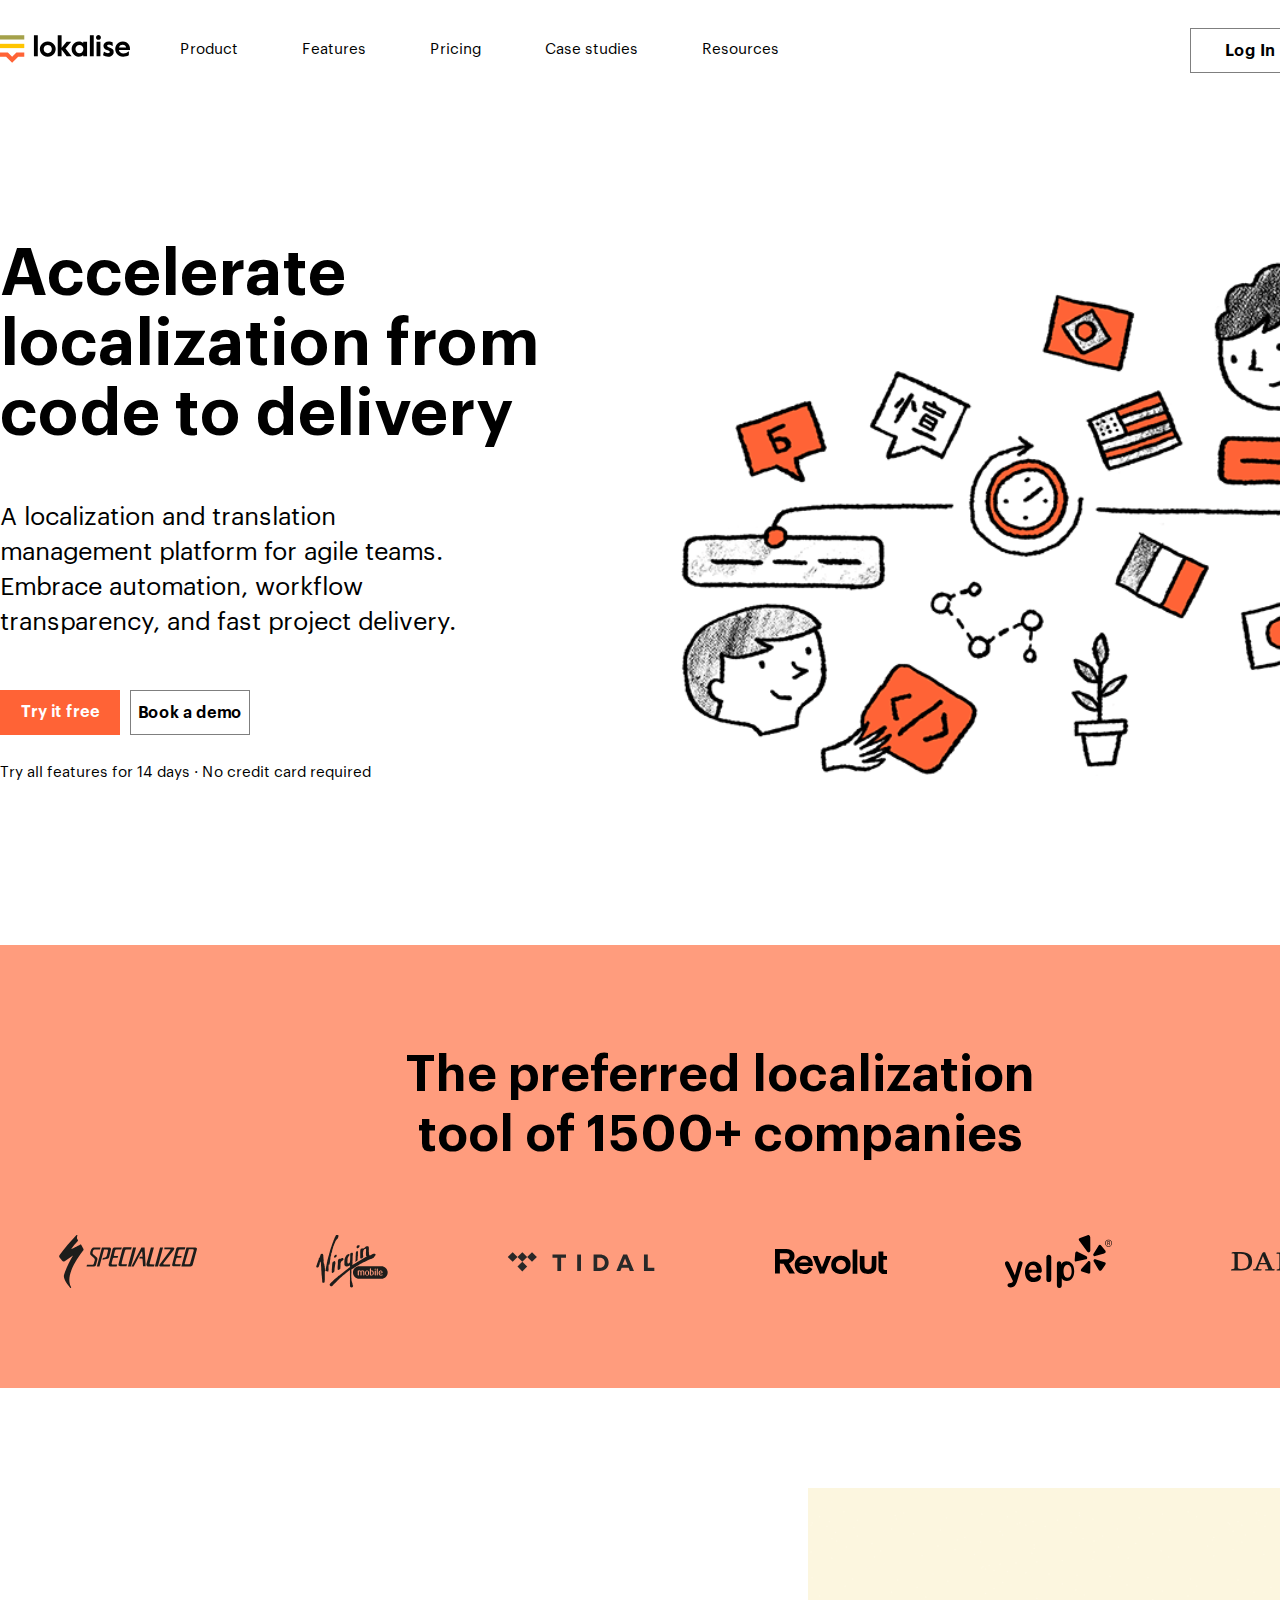
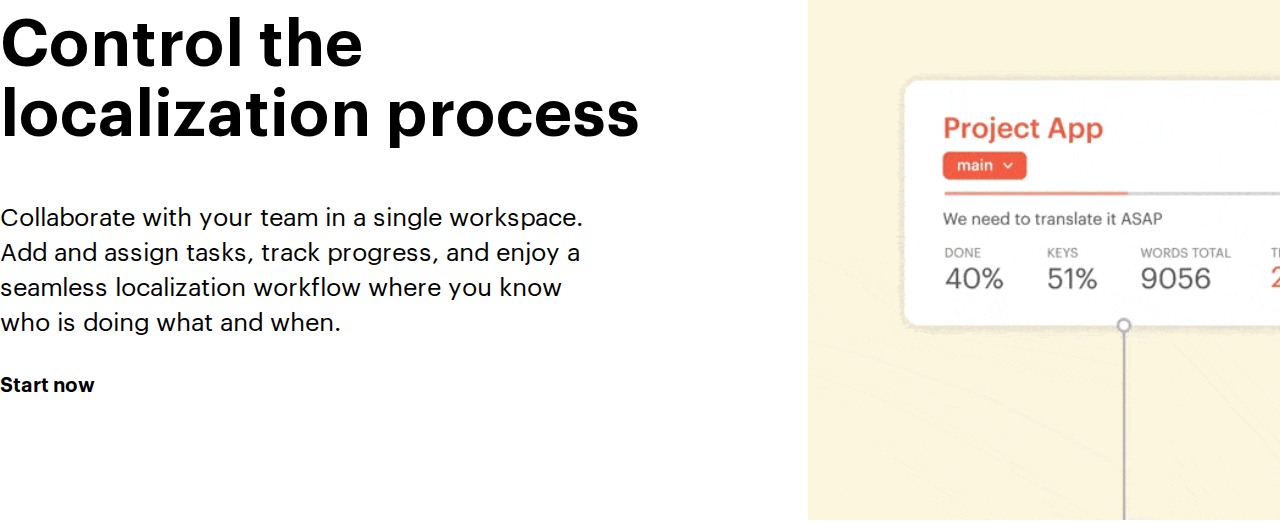
==== homework2/base/lokalise.html @ 134fed6d "Site version1" ====
<!DOCTYPE html>
<html lang="en">
  <head>
    <meta charset="UTF-8" />
    <meta http-equiv="X-UA-Compatible" content="IE=edge" />
    <meta name="viewport" content="width=device-width, initial-scale=1.0" />
    <link rel="stylesheet" href="reset.css" />
    <link rel="stylesheet" href="../fonts/stylesheet.css" />
    <link rel="stylesheet" href="../style/style.css" />
    <title>Lokalise</title>
  </head>
  <body>
    <header>
      <div class="container d-flex">
        <div class="logo">
          <img src="../img/logo.svg" alt="Lokalise logo" />
        </div>
        <nav>
          <a href="#">Product</a>
          <a href="#">Features</a>
          <a href="#">Pricing</a>
          <a href="#">Case studies</a>
          <a href="#">Resources</a>
        </nav>
        <div class="btn-box">
          <div class="login">
            <a href="#">Log In</a>
          </div>
          <div class="tryit">
            <a href="#">Try it free</a>
          </div>
        </div>
      </div>
    </header>
    <main>
      <div class="container d-flex1">
        <div class="info-box">
          <h1 class="info-title">
            Accelerate localization from code to delivery
          </h1>
          <p class="info-text">
            A localization and translation management platform for agile teams.
            Embrace automation, workflow transparency, and fast project
            delivery.
          </p>
          <div class="btn-box-one">
            <div class="tryit">
              <a href="#">Try it free</a>
            </div>
            <div class="book">
              <a href="#">Book a demo</a>
            </div>
          </div>
          <div class="additional-text">
            Try all features for 14 days · No credit card required
          </div>
        </div>
        <div class="image">
          <img src="../img/image1.svg" alt="Funny image" />
        </div>
      </div>
      <div class="orange">
        <div class="container">
          <div class="title-box">
            The preferred localization tool of 1500+ companies
          </div>
          <div class="images">
            <img src="../img/brand/specialized.svg" alt="Specialized logo" />
            <img src="../img/brand/virgin.svg" alt="Virgin logo" />
            <img src="../img/brand/tidal.svg" alt="Tidal logo" />
            <img src="../img/brand/Revolut.svg" alt="Revolut logo" />
            <img src="../img/brand/yelp.svg" alt="Yelp logo" />
            <img src="../img/brand/daimler.svg" alt="Daimler logo" />
          </div>
        </div>
      </div>
      <div class="container d-flex1">
        <div class="info-box size-fix">
          <h1 class="info-title">Control the localization process</h1>
          <p class="info-text size-fix1">
            Collaborate with your team in a single workspace. Add and assign
            tasks, track progress, and enjoy a seamless localization workflow
            where you know who is doing what and when.
          </p>
          <a href="#">Start now</a>
        </div>
        <div class="image">
          <img src="../img/footage/project.svg" alt="Project footage" />
        </div>
      </div>
    </main>
  </body>
</html>
---- homework2/fonts/stylesheet.css ----
@font-face {
    font-family: 'Graphik LCG';
    src: url('GraphikLCG-Regular.woff2') format('woff2'),
        url('GraphikLCG-Regular.woff') format('woff');
    font-weight: normal;
    font-style: normal;
    font-display: swap;
}

@font-face {
    font-family: 'Graphik LCG';
    src: url('GraphikLCG-Semibold.woff2') format('woff2'),
        url('GraphikLCG-Semibold.woff') format('woff');
    font-weight: 600;
    font-style: normal;
    font-display: swap;
}
---- homework2/style/style.css ----
/* Common settings */
.container {
  max-width: 1440px;
  min-width: 1440px;
  margin: 0 auto;
}
/* Header */
header {
  margin-bottom: 140px;
}
.d-flex {
  display: flex;
  justify-content: space-between;
  align-items: center;
  height: 100px;
}

nav a {
  text-decoration: none;
  color: #000000;
  font-family: "Graphik LCG";
  font-style: normal;
  font-weight: 400;
  font-size: 15px;
  line-height: 20px;
}

nav {
  flex-grow: 1;
  margin-left: 50px;
}

nav a {
  margin-right: 60px;
}

nav a:hover {
  color: #535353;
}

.btn-box {
  display: flex; /* I was trying inline-block at first, but blocks were not placing correctly */
  justify-content: center;
}

.login {
  border: 1px solid rgba(0, 0, 0, 0.5);
  width: 120px;
  height: 45px;
  text-align: center;
  box-sizing: border-box;
  font-family: "Graphik LCG";
  font-style: normal;
  font-weight: 600;
  font-size: 16px;
  line-height: 45px;
  margin-right: 10px;
}

.login a {
  text-decoration: none;
  color: #000000;
  display: block;
  width: 100%;
  height: 100%;
}

.login a:hover {
  background-color: #d6d6d6;
}

.tryit {
  background: #ff6336;
  width: 120px;
  height: 45px;
  text-align: center;
  box-sizing: border-box;
  font-family: "Graphik LCG";
  font-style: normal;
  font-weight: 600;
  font-size: 16px;
  line-height: 45px;
  /* display: inline-block; */
}

.tryit a {
  text-decoration: none;
  color: #ffffff;
  display: block;
  width: 100%;
  height: 100%;
}

.tryit a:hover {
  background-color: #df6c4d;
}

/* Main */
.d-flex1 {
  display: flex;
  justify-content: space-between;
  align-items: center;
}

.info-title {
  font-family: "Graphik LCG";
  font-style: normal;
  font-weight: 600;
  font-size: 65px;
  line-height: 70px;
  margin-bottom: 50px;
}

.info-text {
  font-family: "Graphik LCG";
  font-style: normal;
  font-weight: 400;
  font-size: 25px;
  line-height: 35px;
  padding-right: 200px;
}

.info-box > .btn-box-one {
  margin-top: 50px;
  display: flex;
  justify-content: flex-start;
}

.book {
  border: 1px solid rgba(0, 0, 0, 0.5);
  width: 120px;
  height: 45px;
  text-align: center;
  box-sizing: border-box;
  font-family: "Graphik LCG";
  font-style: normal;
  font-weight: 600;
  font-size: 16px;
  line-height: 45px;
  margin-left: 10px;
}

.book a {
  text-decoration: none;
  color: #000000;
  display: block;
  width: 100%;
  height: 100%;
}

.book a:hover {
  background-color: #d6d6d6;
}

.additional-text {
  font-family: "Graphik LCG";
  font-style: normal;
  font-weight: 400;
  font-size: 15px;
  line-height: 25px;
  margin-top: 25px;
}

.orange {
  background-color: #ff9c7d;
  min-width: 100%;
  margin-top: 160px;
  padding-top: 100px;
  padding-bottom: 100px;
  margin-bottom: 100px;
}

.title-box {
  font-family: "Graphik LCG";
  font-style: normal;
  font-weight: 600;
  font-size: 50px;
  line-height: 60px;
  text-align: center;
  width: 720px;
  margin: 0 auto 70px;
}

.size-fix {
  padding-right: 61px;
}

.size-fix1 {
  padding-right: 130px;
  margin-bottom: 30px;
}

.size-fix > a {
  text-decoration: none;
  color: #000000;
  font-family: "Graphik LCG";
  font-style: normal;
  font-weight: 600;
  font-size: 20px;
  line-height: 30px;
}

.size-fix > a:hover {
  color: #535353;
}

.images {
  display: flex;
  justify-content: space-around;
}
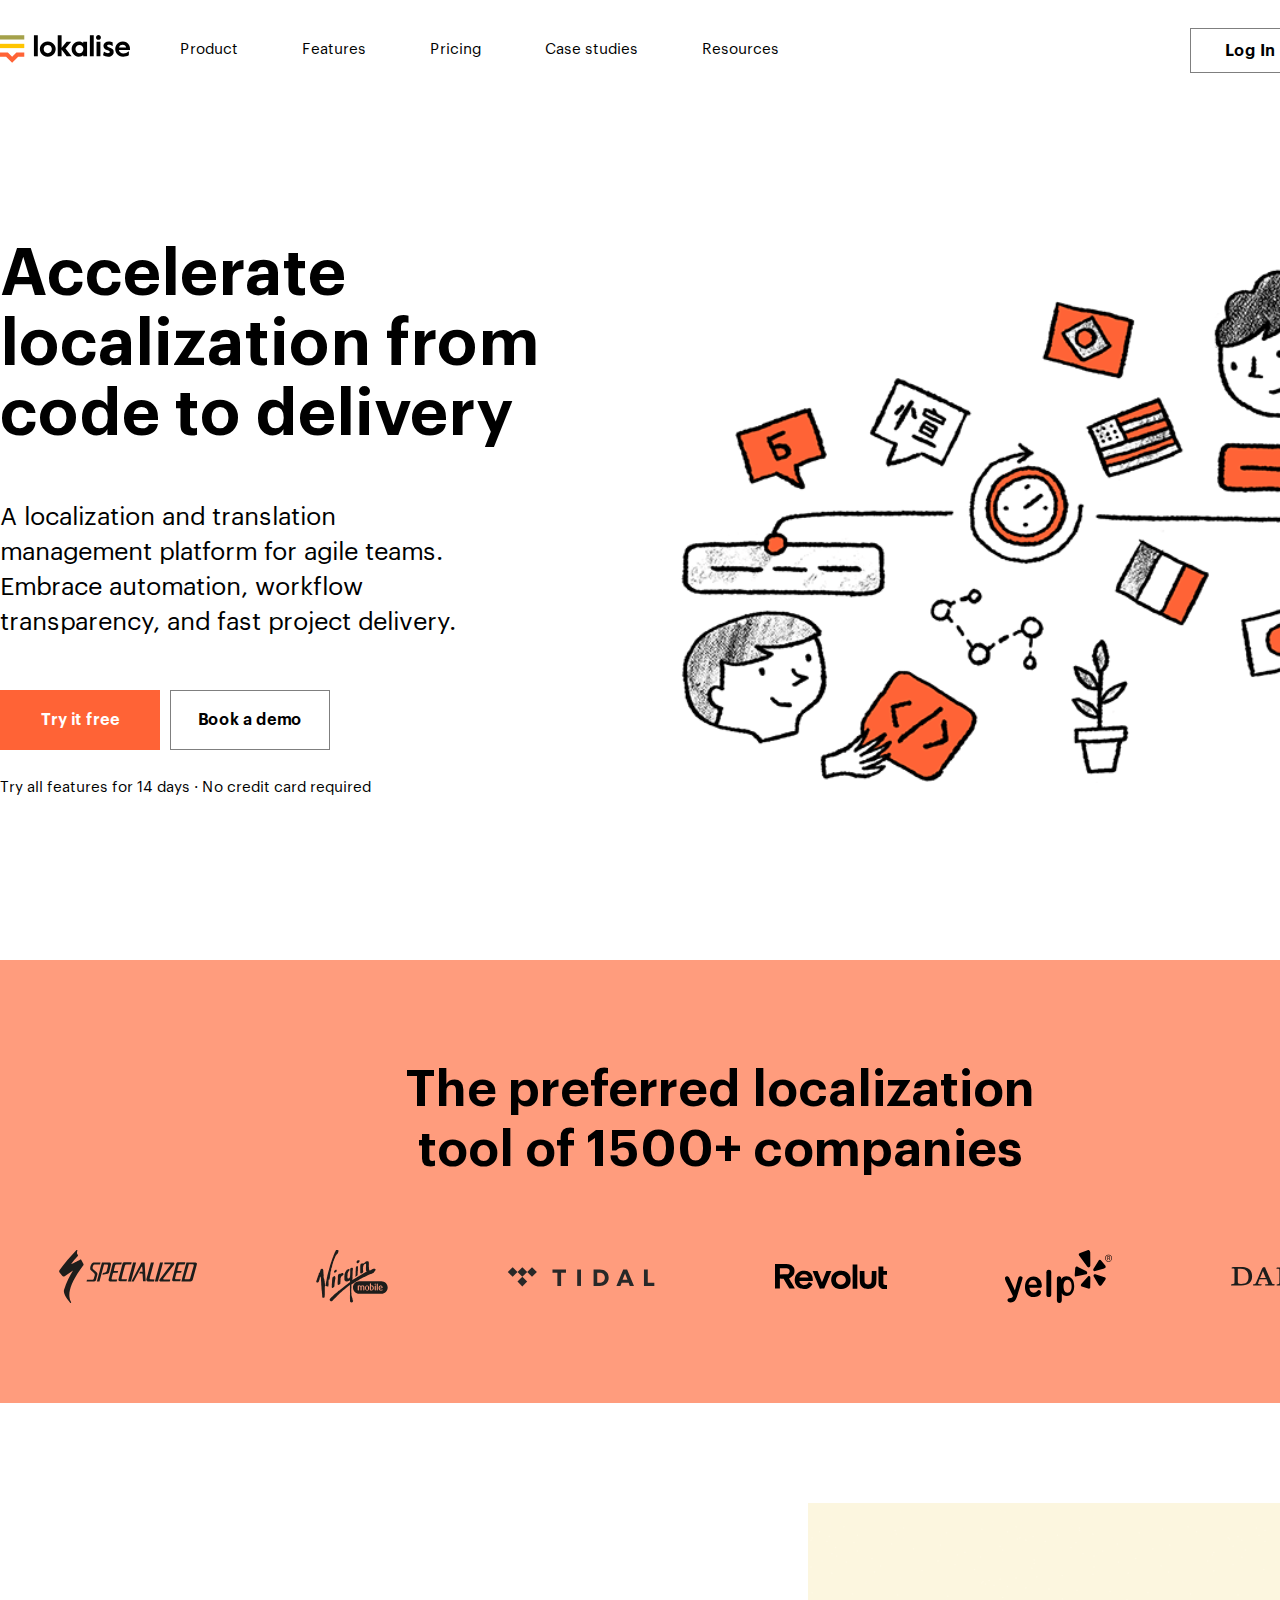
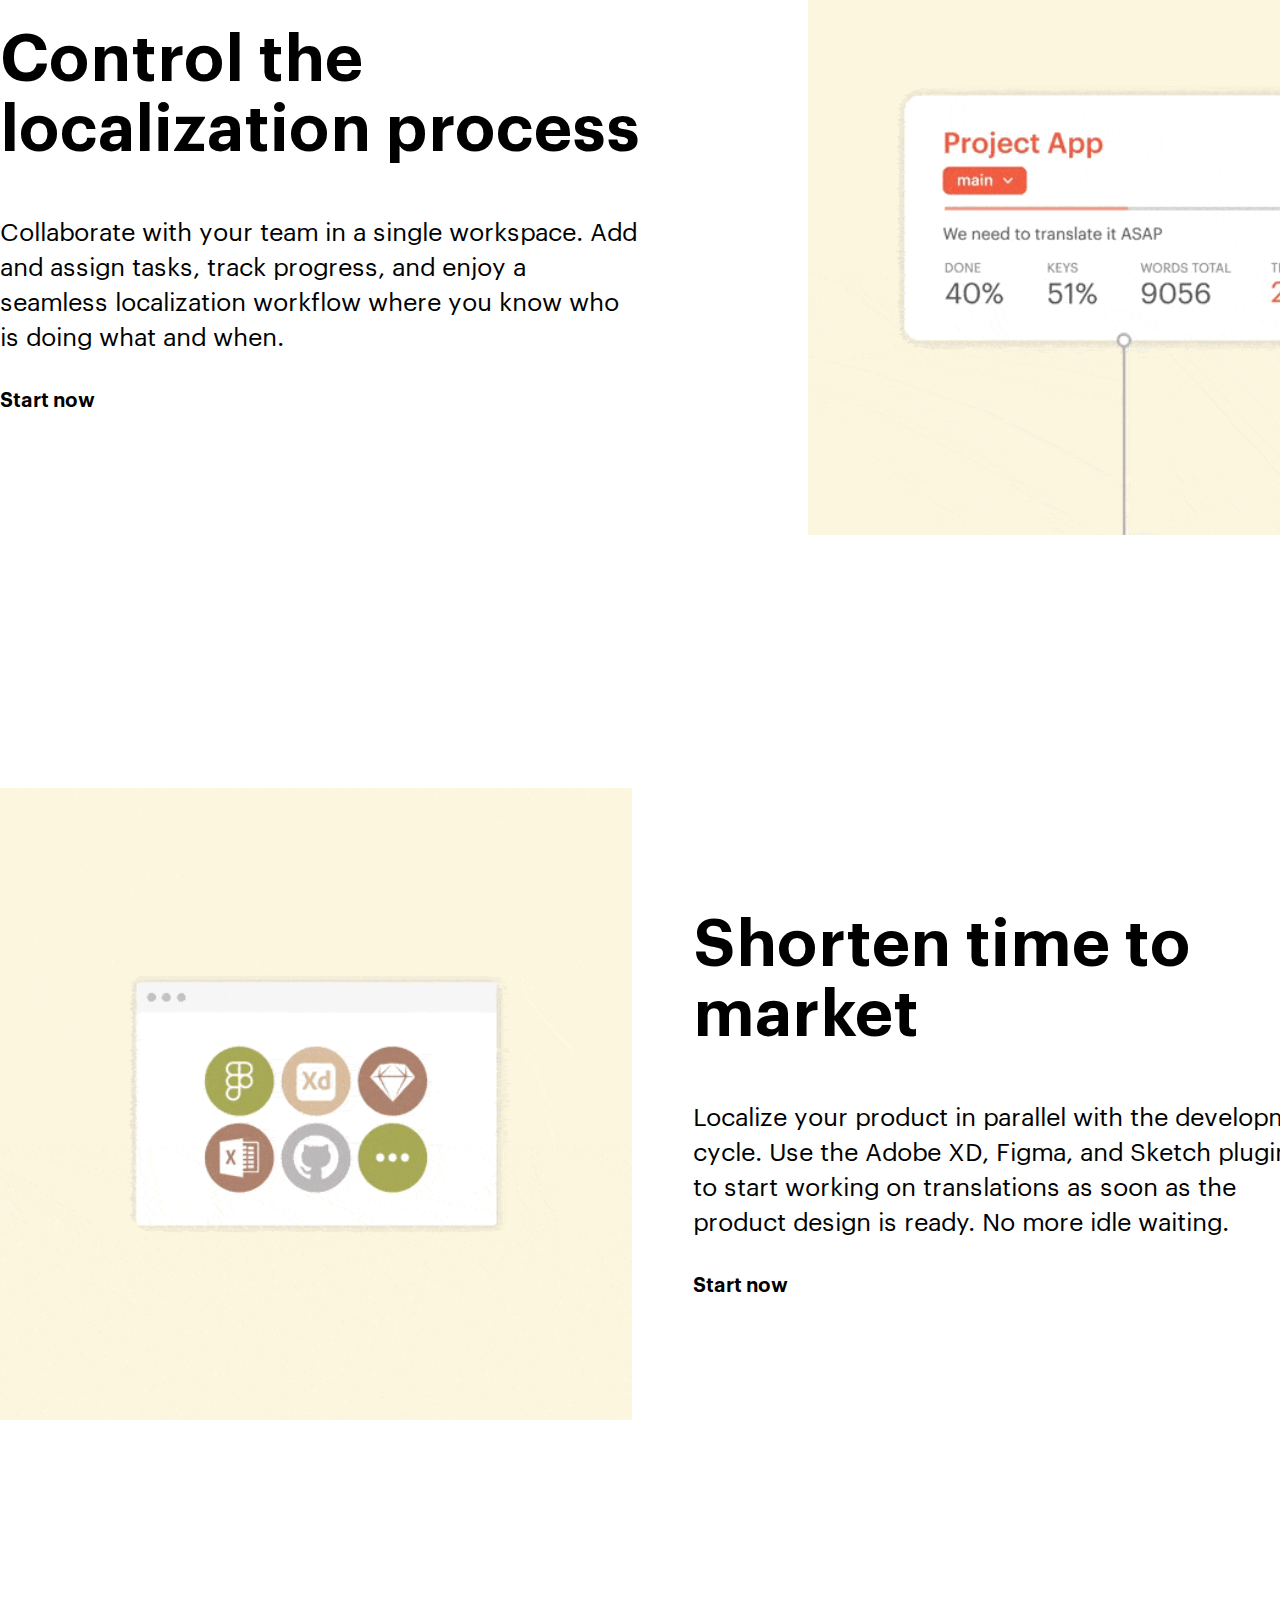
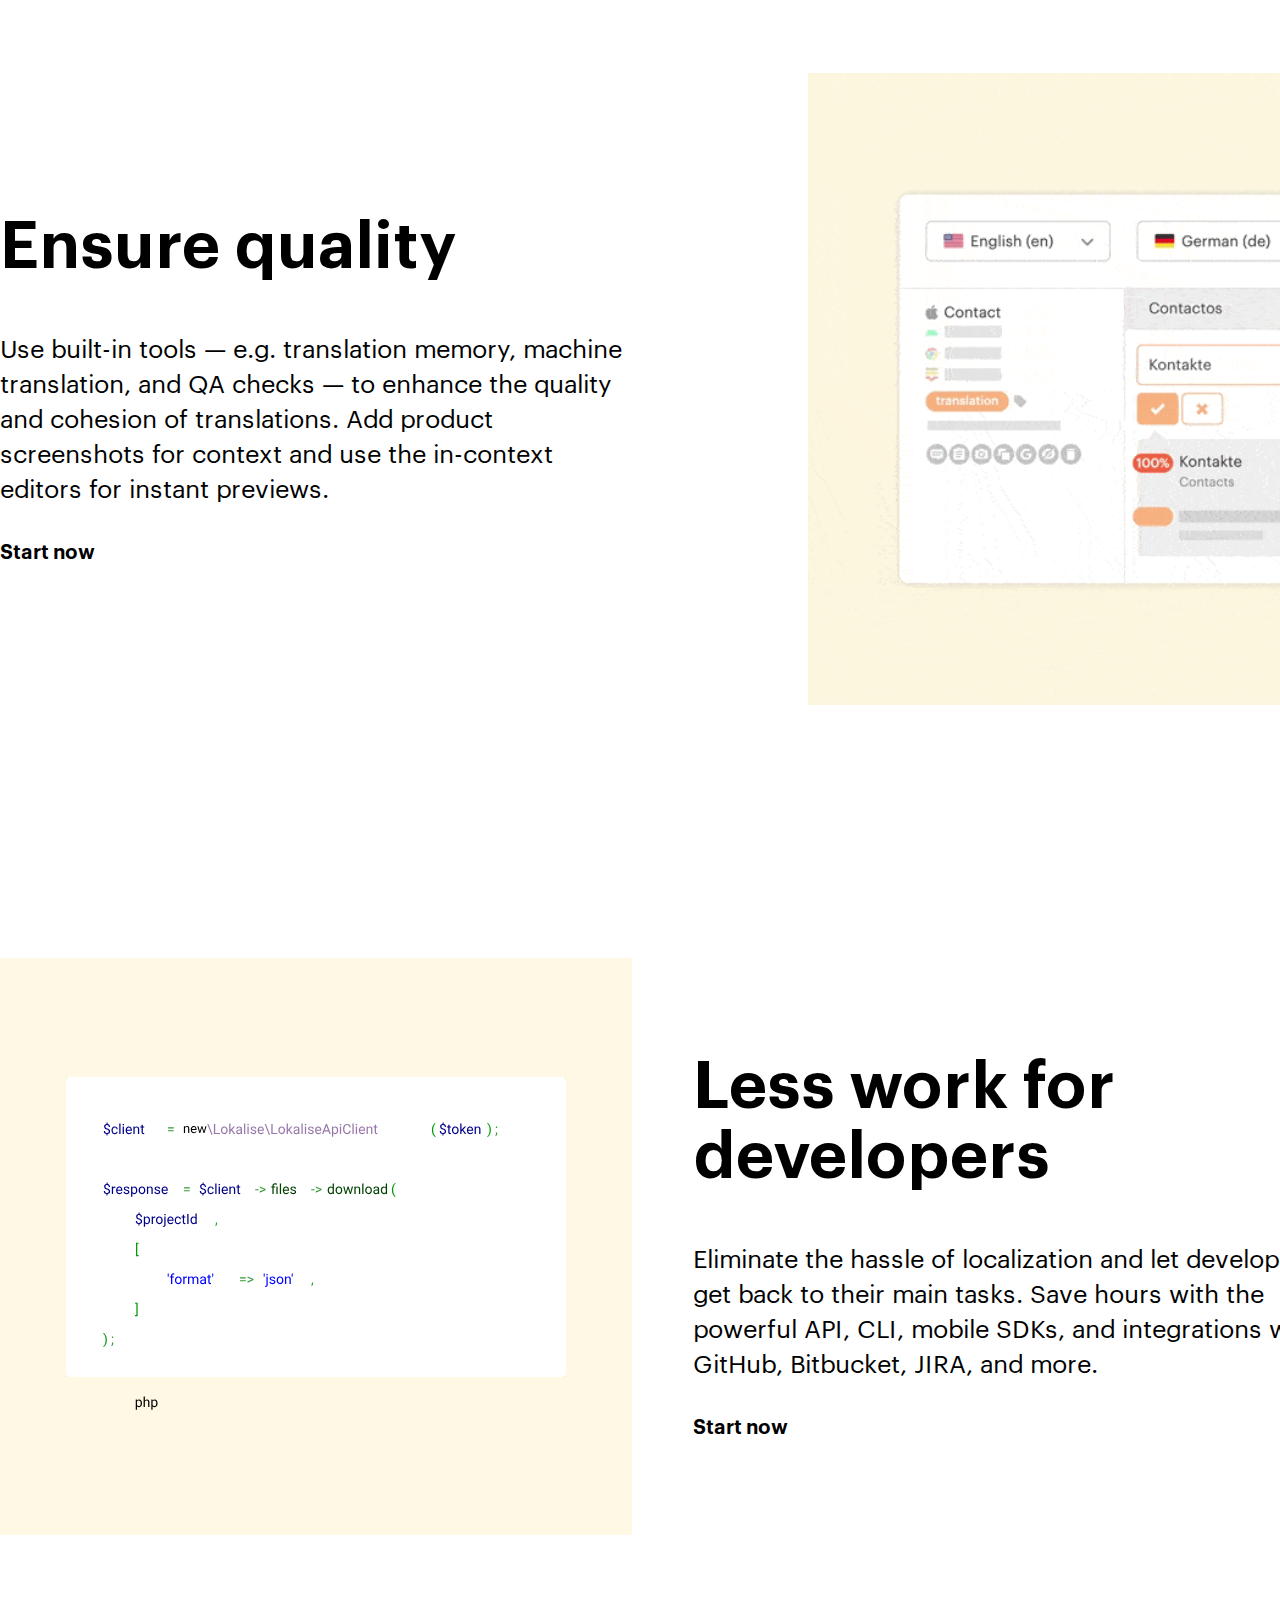
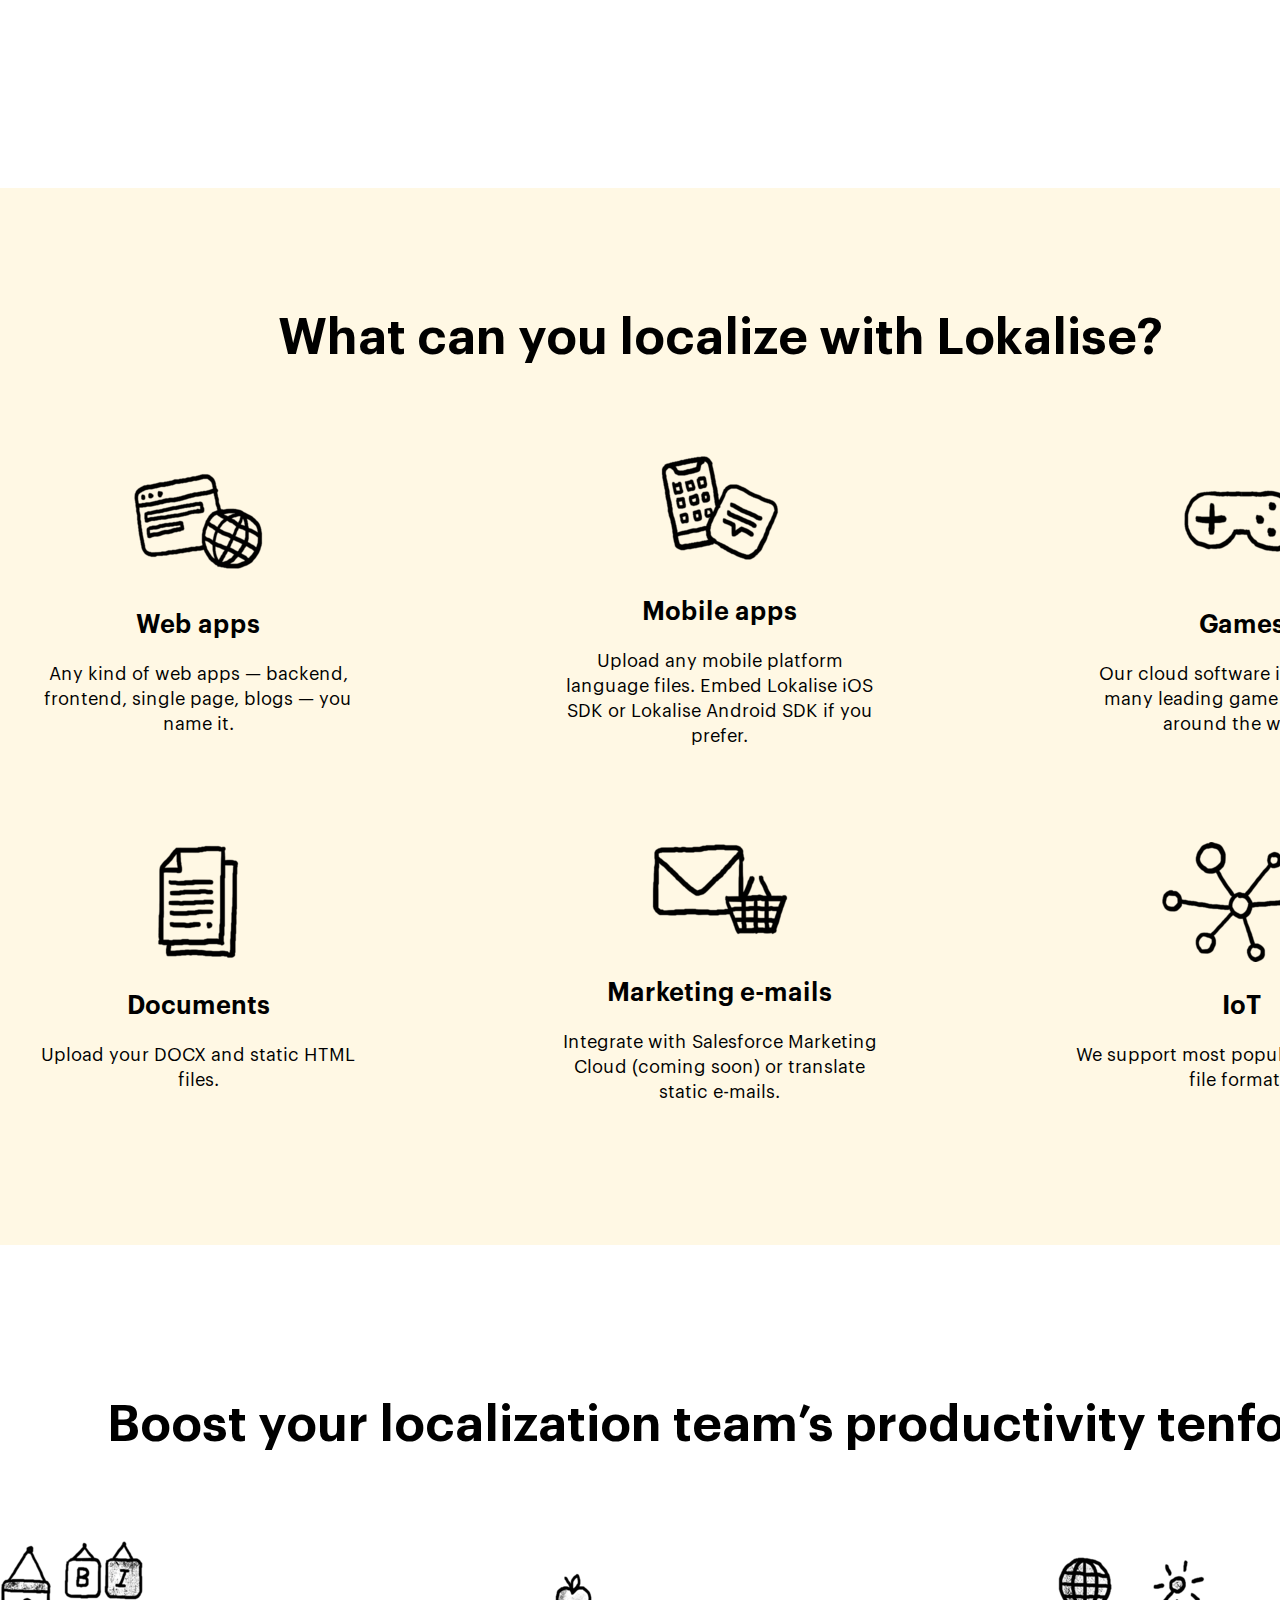
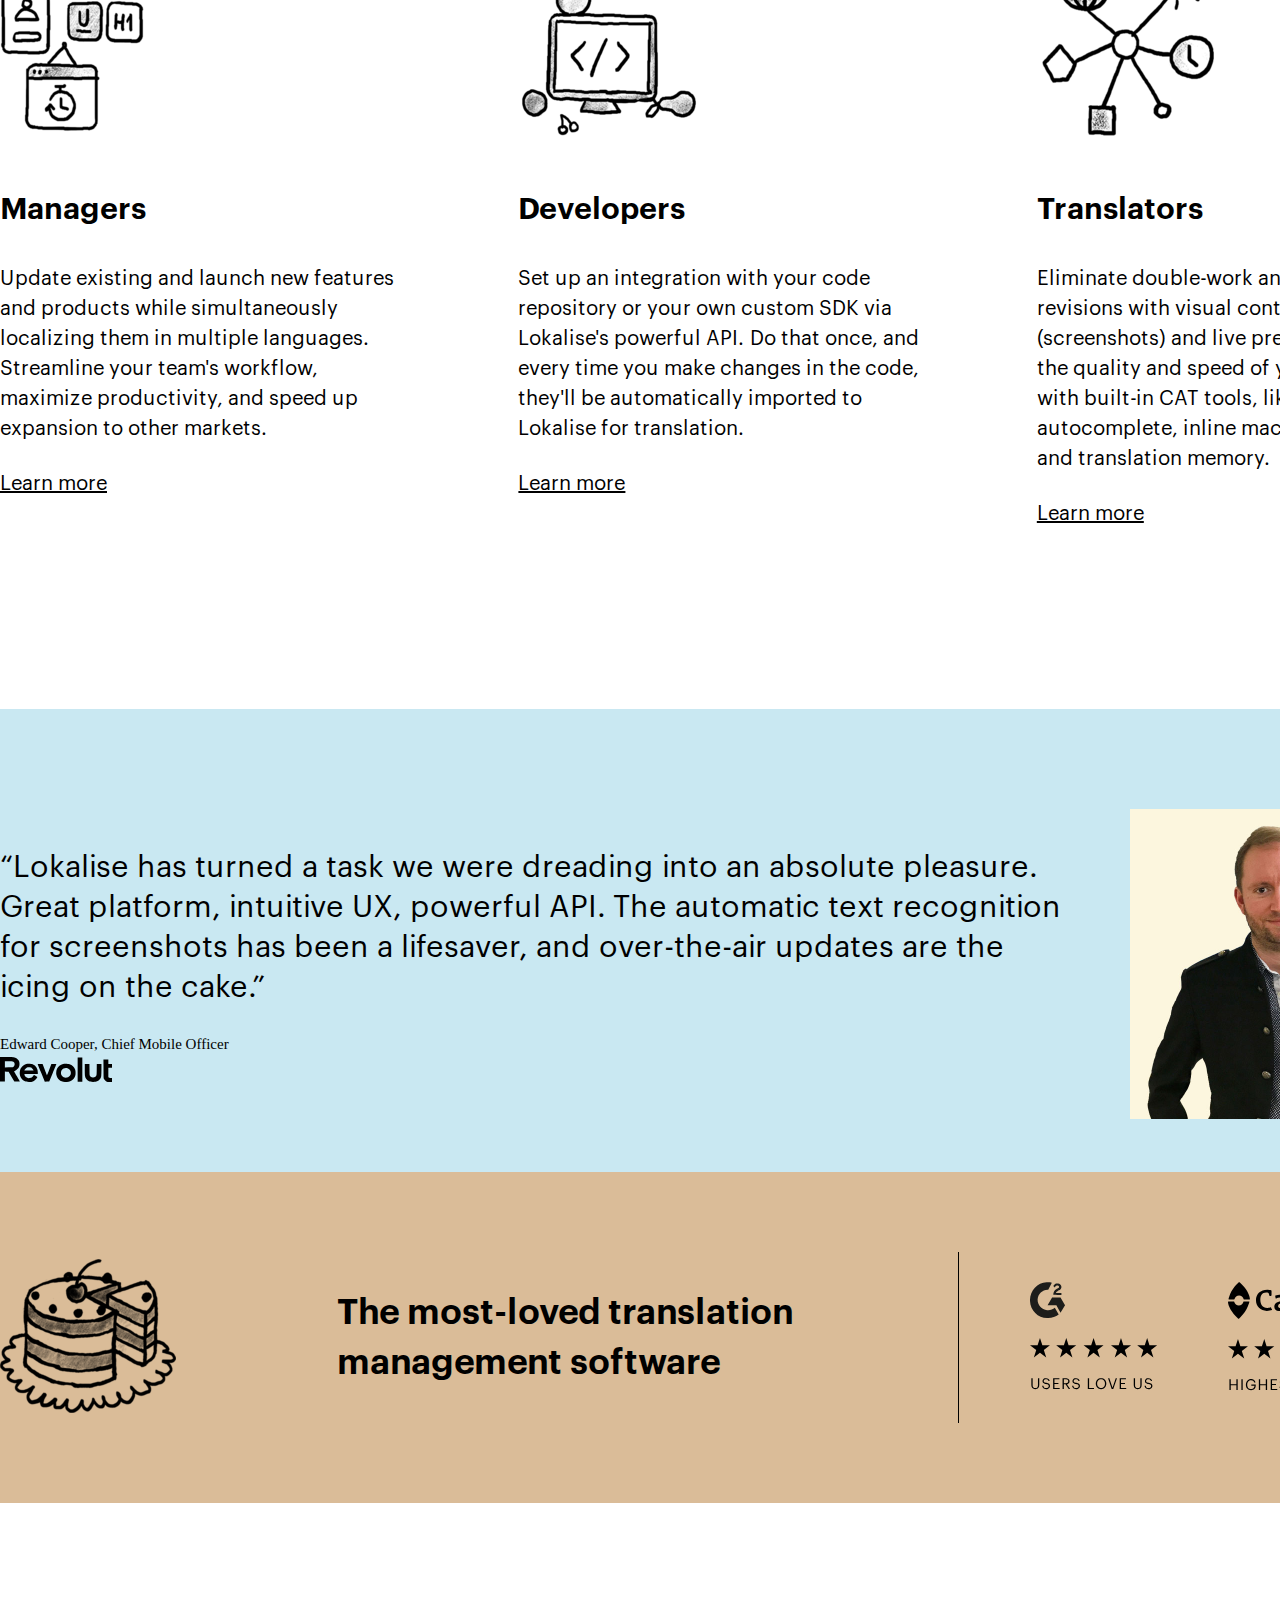
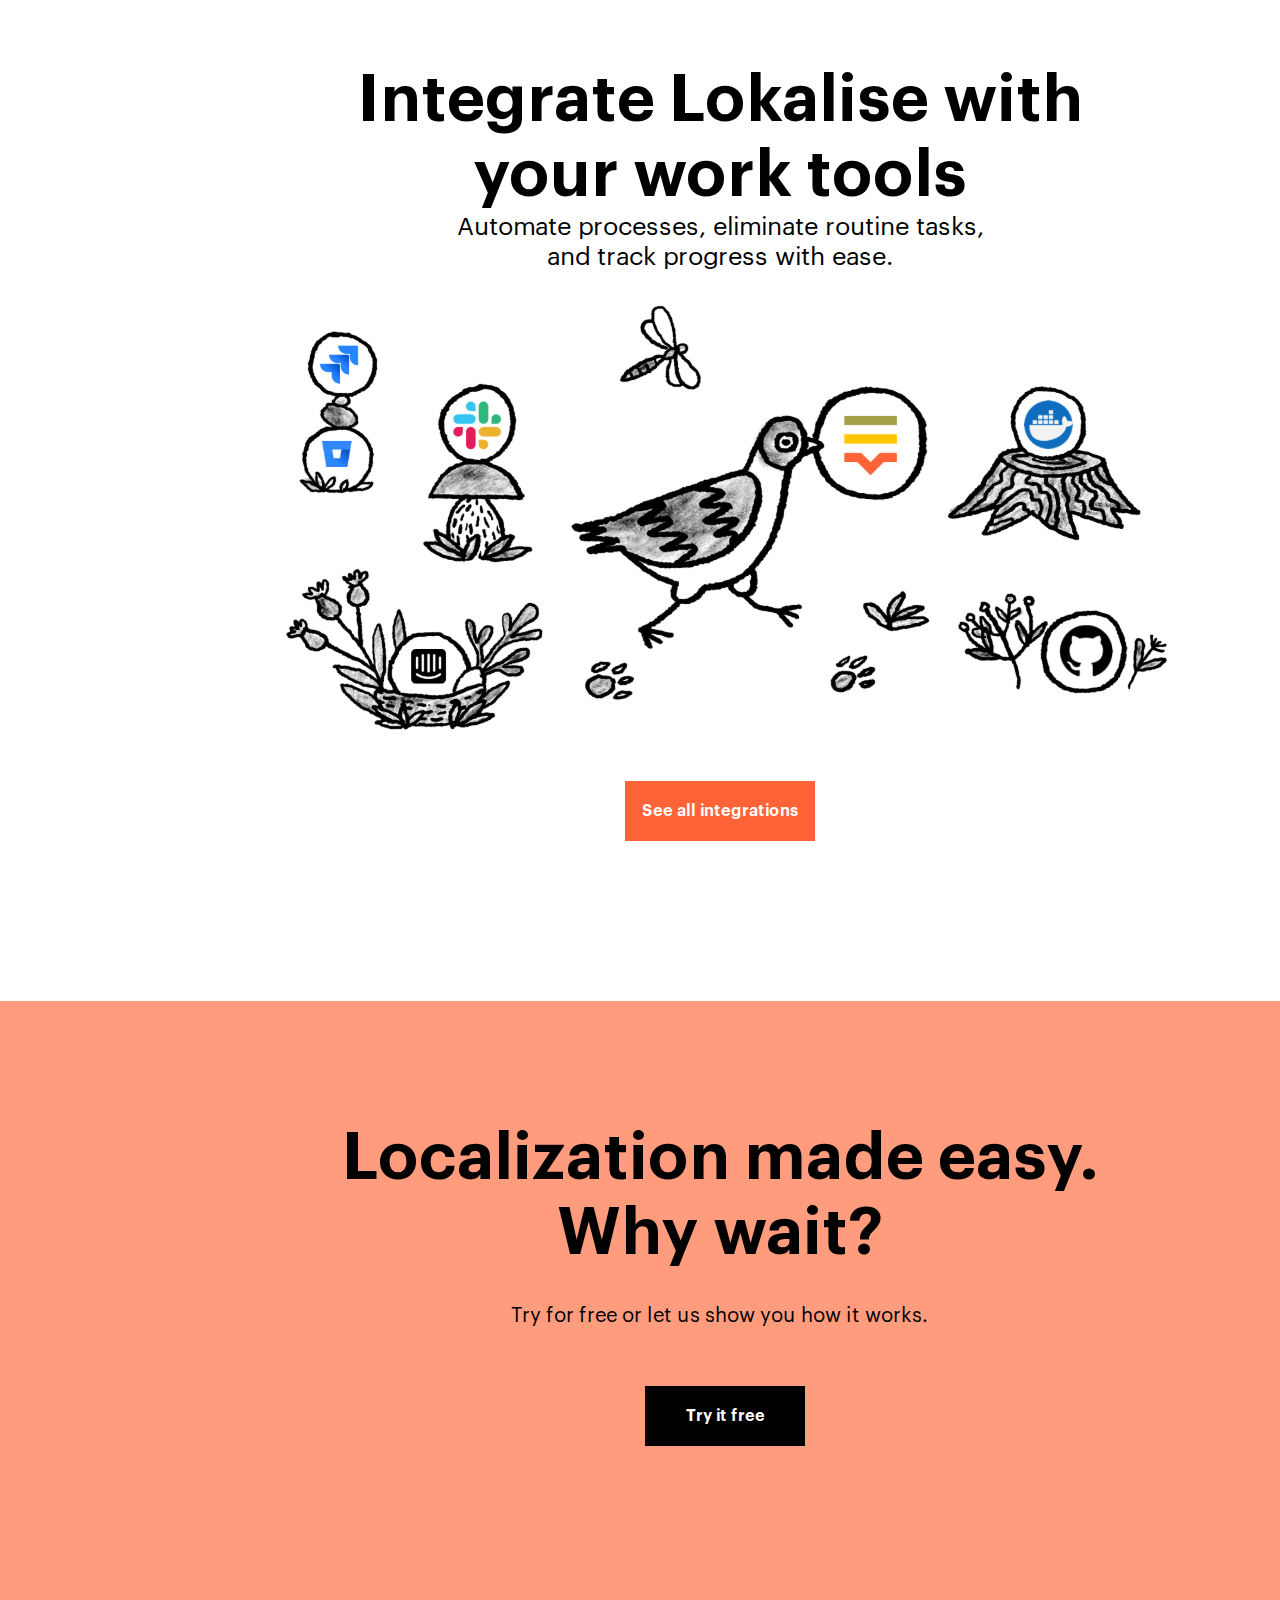
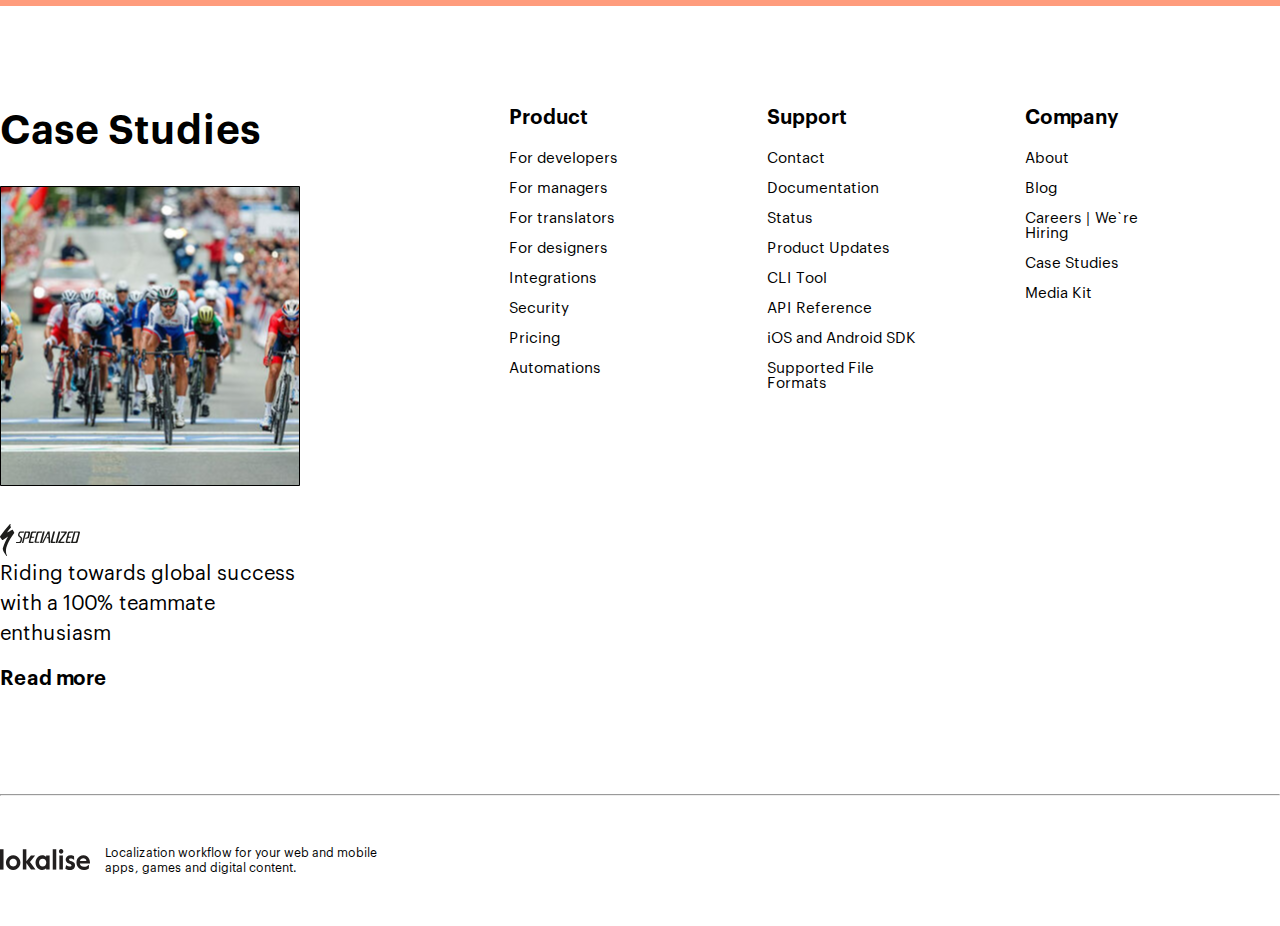
==== commit 5d42f1fd: "Version2" ====
--- a/homework2/base/lokalise.html
+++ b/homework2/base/lokalise.html
@@ -44,7 +44,7 @@
             delivery.
           </p>
           <div class="btn-box-one">
-            <div class="tryit">
+            <div class="tryit-big">
               <a href="#">Try it free</a>
             </div>
             <div class="book">
@@ -74,7 +74,7 @@
           </div>
         </div>
       </div>
-      <div class="container d-flex1">
+      <div class="container d-flex1 fix">
         <div class="info-box size-fix">
           <h1 class="info-title">Control the localization process</h1>
           <p class="info-text size-fix1">
@@ -88,6 +88,279 @@
           <img src="../img/footage/project.svg" alt="Project footage" />
         </div>
       </div>
+      <div class="container d-flex1 fix">
+        <div class="image size-fix">
+          <img src="../img/footage/icons.svg" alt="Icons footage" />
+        </div>
+        <div class="info-box">
+          <h1 class="info-title size-fix">Shorten time to market</h1>
+          <p class="info-text size-fix1">
+            Localize your product in parallel with the development cycle. Use
+            the Adobe XD, Figma, and Sketch plugins to start working on
+            translations as soon as the product design is ready. No more idle
+            waiting.
+          </p>
+          <a href="#">Start now</a>
+        </div>
+      </div>
+      <div class="container d-flex1 fix">
+        <div class="info-box size-fix">
+          <h1 class="info-title">Ensure quality</h1>
+          <p class="info-text size-fix1">
+            Use built-in tools — e.g. translation memory, machine translation,
+            and QA checks — to enhance the quality and cohesion of translations.
+            Add product screenshots for context and use the in-context editors
+            for instant previews.
+          </p>
+          <a href="#">Start now</a>
+        </div>
+        <div class="image">
+          <img src="../img/footage/settings.svg" alt="Settings footage" />
+        </div>
+      </div>
+      <div class="container d-flex1 fix">
+        <div class="image size-fix">
+          <img src="../img/footage/code.svg" alt="Icons footage" />
+        </div>
+        <div class="info-box">
+          <h1 class="info-title">Less work for developers</h1>
+          <p class="info-text size-fix1">
+            Eliminate the hassle of localization and let developers get back to
+            their main tasks. Save hours with the powerful API, CLI, mobile
+            SDKs, and integrations with GitHub, Bitbucket, JIRA, and more.
+          </p>
+          <a href="#">Start now</a>
+        </div>
+      </div>
+      <div class="wheat">
+        <div class="container size-fix2">
+          <h2 class="title-cards">What can you localize with Lokalise?</h2>
+          <div class="cards">
+            <div class="card">
+              <img src="../img/cards/web.svg" alt="Web apps" />
+              <h3 class="card-title">Web apps</h3>
+              <p class="card-descrip">
+                Any kind of web apps — backend, frontend, single page, blogs —
+                you name it.
+              </p>
+            </div>
+            <div class="card">
+              <img src="../img/cards/mobile.svg" alt="Web apps" />
+              <h3 class="card-title">Mobile apps</h3>
+              <p class="card-descrip">
+                Upload any mobile platform language files. Embed Lokalise iOS
+                SDK or Lokalise Android SDK if you prefer.
+              </p>
+            </div>
+            <div class="card">
+              <img src="../img/cards/games.svg" alt="Web apps" />
+              <h3 class="card-title">Games</h3>
+              <p class="card-descrip">
+                Our cloud software is trusted by many leading game developers
+                around the world.
+              </p>
+            </div>
+            <div class="card">
+              <img src="../img/cards/documents.svg" alt="Web apps" />
+              <h3 class="card-title">Documents</h3>
+              <p class="card-descrip">
+                Upload your DOCX and static HTML files.
+              </p>
+            </div>
+            <div class="card">
+              <img src="../img/cards/marketing.svg" alt="Web apps" />
+              <h3 class="card-title">Marketing e-mails</h3>
+              <p class="card-descrip">
+                Integrate with Salesforce Marketing Cloud (coming soon) or
+                translate static e-mails.
+              </p>
+            </div>
+            <div class="card">
+              <img src="../img/cards/atom.svg" alt="Web apps" />
+              <h3 class="card-title">IoT</h3>
+              <p class="card-descrip">
+                We support most popular localization file formats.
+              </p>
+            </div>
+          </div>
+        </div>
+      </div>
+      <div class="container">
+        <h2 class="title-cards">
+          Boost your localization team’s productivity tenfold
+        </h2>
+        <div class="cards-next">
+          <div class="card-next">
+            <img src="../img/cards/managers.svg" alt="Managers picture" />
+            <h3 class="card-next-title">Managers</h3>
+            <p class="card-next-descrip">
+              Update existing and launch new features and products while
+              simultaneously localizing them in multiple languages. Streamline
+              your team's workflow, maximize productivity, and speed up
+              expansion to other markets.
+            </p>
+            <a href="#">Learn more</a>
+          </div>
+          <div class="card-next">
+            <img src="../img/cards/devs.svg" alt="Developers picture" />
+            <h3 class="card-next-title">Developers</h3>
+            <p class="card-next-descrip">
+              Set up an integration with your code repository or your own custom
+              SDK via Lokalise's powerful API. Do that once, and every time you
+              make changes in the code, they'll be automatically imported to
+              Lokalise for translation.
+            </p>
+            <a href="#">Learn more</a>
+          </div>
+          <div class="card-next">
+            <img src="../img/cards/translators.svg" alt="Translators picture" />
+            <h3 class="card-next-title">Translators</h3>
+            <p class="card-next-descrip">
+              Eliminate double-work and neverending revisions with visual
+              context (screenshots) and live previews. Improve the quality and
+              speed of your translations with built-in CAT tools, like
+              autocomplete, inline machine translation, and translation memory.
+            </p>
+            <a href="#">Learn more</a>
+          </div>
+        </div>
+      </div>
+      <div class="blue">
+        <div class="container d-flex1">
+          <div class="info-box">
+            <p class="blue-text">
+              “Lokalise has turned a task we were dreading into an absolute
+              pleasure. Great platform, intuitive UX, powerful API. The
+              automatic text recognition for screenshots has been a lifesaver,
+              and over-the-air updates are the icing on the cake.”
+            </p>
+            <p class="blue-text-small">Edward Cooper, Chief Mobile Officer</p>
+            <img src="../img/brand/Revolut.svg" alt="Revolut logo" />
+          </div>
+          <div class="image fix1">
+            <img src="../img/man.svg" alt="Edward Cooper photo" />
+          </div>
+        </div>
+      </div>
+      <div class="brown">
+        <div class="container d-flex1">
+          <div class="image">
+            <img src="../img/cake.svg" alt="Cake picture" />
+          </div>
+          <div class="text">The most-loved translation management software</div>
+          <div class="group-logo">
+            <img src="../img/group_logo.svg" alt="Group logo" />
+          </div>
+        </div>
+      </div>
+      <div class="container d-flex2">
+        <h2 class="bird-title">Integrate Lokalise with your work tools</h2>
+        <p class="bird-descrip">
+          Automate processes, eliminate routine tasks, and track progress with
+          ease.
+        </p>
+        <div class="image">
+          <img src="../img/birds.svg" alt="Picture with birds on it" />
+        </div>
+        <div class="integrations">
+          <a href="#">See all integrations</a>
+        </div>
+      </div>
+      <div class="orange1 fix2">
+        <div class="container d-flex2">
+          <h2 class="localization">Localization made easy. Why wait?</h2>
+          <p class="localization-text">
+            Try for free or let us show you how it works.
+          </p>
+          <div class="tryit-black">
+            <a href="#">Try it free</a>
+          </div>
+        </div>
+      </div>
     </main>
+    <footer>
+      <div class="container">
+        <div class="flex">
+          <div class="left-block">
+            <h3 class="block-title">Case Studies</h3>
+            <div class="image">
+              <img src="../img/bikes.svg" alt="Cycling photo" />
+            </div>
+            <div class="image">
+              <img src="../img/specialize_small.svg" alt="Specialized logo" />
+            </div>
+            <div class="block-text">
+              Riding towards global success with a 100% teammate enthusiasm
+            </div>
+            <div class="info-box">
+              <a href="#">Read more</a>
+            </div>
+          </div>
+          <div class="sections">
+            <div class="list">
+              <h3 class="list-title"><a href="#">Product</a></h3>
+              <ul class="list-descrip">
+                <li><a href="#">For developers</a></li>
+                <li><a href="#">For managers</a></li>
+                <li><a href="#">For translators</a></li>
+                <li><a href="#">For designers</a></li>
+                <li><a href="#">Integrations</a></li>
+                <li><a href="#">Security</a></li>
+                <li><a href="#">Pricing</a></li>
+                <li><a href="#">Automations</a></li>
+              </ul>
+            </div>
+            <div class="list">
+              <h3 class="list-title"><a href="#">Support</a></h3>
+              <ul class="list-descrip">
+                <li><a href="#">Contact</a></li>
+                <li><a href="#">Documentation</a></li>
+                <li><a href="#">Status</a></li>
+                <li><a href="#">Product Updates</a></li>
+                <li><a href="#">CLI Tool</a></li>
+                <li><a href="#">API Reference</a></li>
+                <li><a href="#">iOS and Android SDK</a></li>
+                <li><a href="#">Supported File Formats</a></li>
+              </ul>
+            </div>
+            <div class="list">
+              <h3 class="list-title"><a href="#">Company</a></h3>
+              <ul class="list-descrip">
+                <li><a href="#">About</a></a></li>
+                <li><a href="#">Blog</a></li>
+                <li><a href="#">Careers | We`re Hiring</a></li>
+                <li><a href="#">Case Studies</a></li>
+                <li><a href="#">Media Kit</a></li>
+              </ul>
+            </div>
+            <div class="list">
+              <h3 class="list-title"><a href="#">Legal</a></h3>
+              <ul class="list-descrip">
+                <li><a href="#">Terms of Service</a></li>
+                <li><a href="#">Privacy Policy</a></li>
+                <li><a href="#">Cookie Policy</a></li>
+                <li><a href="#">Privacy Shield</a></li>
+                <li><a href="#">DPA</a></li>
+                <li><a href="#">List of Sub-processors</a></li>
+                <li><a href="#">Candidates Privacy Notice</a></li>
+              </ul>
+            </div>
+          </div>
+        </div>
+      </div>
+      <hr class="divider">
+      <div class="container d-flex1 fix3">
+        <div class="image">
+          <img src="../img/logo_small.svg" alt="Small logo">
+        </div>
+        <div class="box-text">
+        <p>Localization workflow for your web and mobile <br> apps, games and digital content.</p>
+      </div>
+      <div class="rights">
+        ©2001-2020 <br>
+        All rights reserved.
+      </div>
+      </div>
+    </footer>
   </body>
 </html>
--- a/homework2/style/style.css
+++ b/homework2/style/style.css
@@ -4,6 +4,22 @@
   min-width: 1440px;
   margin: 0 auto;
 }
+
+.fix {
+  margin-bottom: 250px;
+}
+
+.fix1 {
+  margin-left: 60px;
+}
+
+.fix2 {
+  margin-bottom: 100px;
+}
+
+.fix3 {
+  margin-bottom: 50px;
+}
 /* Header */
 header {
   margin-bottom: 140px;
@@ -80,7 +96,6 @@
   font-weight: 600;
   font-size: 16px;
   line-height: 45px;
-  /* display: inline-block; */
 }
 
 .tryit a {
@@ -126,10 +141,37 @@
   justify-content: flex-start;
 }
 
+.tryit-big {
+  background: #ff6336;
+  width: 160px;
+  height: 60px;
+  text-align: center;
+  box-sizing: border-box;
+  font-family: "Graphik LCG";
+  font-style: normal;
+  font-weight: 600;
+  font-size: 16px;
+  line-height: 45px;
+  display: table;
+}
+
+.tryit-big a {
+  text-decoration: none;
+  color: #ffffff;
+  display: table-cell;
+  width: 100%;
+  height: 100%;
+  vertical-align: middle;
+}
+
+.tryit-big a:hover {
+  background-color: #df6c4d;
+}
+
 .book {
   border: 1px solid rgba(0, 0, 0, 0.5);
-  width: 120px;
-  height: 45px;
+  width: 160px;
+  height: 60px;
   text-align: center;
   box-sizing: border-box;
   font-family: "Graphik LCG";
@@ -138,14 +180,16 @@
   font-size: 16px;
   line-height: 45px;
   margin-left: 10px;
+  display: table;
 }
 
 .book a {
   text-decoration: none;
   color: #000000;
-  display: block;
+  display: table-cell;
   width: 100%;
   height: 100%;
+  vertical-align: middle;
 }
 
 .book a:hover {
@@ -163,7 +207,7 @@
 
 .orange {
   background-color: #ff9c7d;
-  min-width: 100%;
+  min-width: 1440px;
   margin-top: 160px;
   padding-top: 100px;
   padding-bottom: 100px;
@@ -186,11 +230,11 @@
 }
 
 .size-fix1 {
-  padding-right: 130px;
+  padding-right: 107px;
   margin-bottom: 30px;
 }
 
-.size-fix > a {
+.info-box > a {
   text-decoration: none;
   color: #000000;
   font-family: "Graphik LCG";
@@ -200,6 +244,10 @@
   line-height: 30px;
 }
 
+.info-box > a:hover {
+  color: #535353;
+}
+
 .size-fix > a:hover {
   color: #535353;
 }
@@ -208,3 +256,376 @@
   display: flex;
   justify-content: space-around;
 }
+
+.wheat {
+  background-color: #fff8e4;
+  min-width: 1440px;
+  padding-bottom: 60px;
+  margin-bottom: 150px;
+}
+
+.title-cards {
+  font-family: "Graphik LCG";
+  font-style: normal;
+  font-weight: 600;
+  font-size: 50px;
+  line-height: 60px;
+  text-align: center;
+  margin-bottom: 80px;
+}
+
+.size-fix2 {
+  padding-top: 120px;
+}
+
+.cards {
+  display: flex;
+  justify-content: space-around;
+  flex-wrap: wrap;
+  align-items: center;
+}
+
+.card {
+  display: flex;
+  flex-direction: column;
+  align-items: center;
+  flex-basis: 23%;
+  margin-right: 125px;
+  margin-bottom: 80px;
+}
+
+.card:nth-child(3n) {
+  margin-right: 0;
+}
+
+.card-title {
+  font-family: "Graphik LCG";
+  font-style: normal;
+  font-weight: 600;
+  font-size: 25px;
+  line-height: 35px;
+  text-align: center;
+  margin: 26px 0 20px;
+}
+
+.card-descrip {
+  font-family: "Graphik LCG";
+  font-style: normal;
+  font-weight: 400;
+  font-size: 18px;
+  line-height: 25px;
+  text-align: center;
+}
+
+.cards-next {
+  display: flex;
+  justify-content: space-between;
+  align-items: baseline;
+}
+
+.card-next {
+  flex-basis: 28%;
+}
+
+.card-next-title {
+  font-family: "Graphik LCG";
+  font-style: normal;
+  font-weight: 600;
+  font-size: 30px;
+  line-height: 40px;
+  margin: 50px 0 35px;
+}
+
+.card-next-descrip {
+  font-family: "Graphik LCG";
+  font-style: normal;
+  font-weight: 400;
+  font-size: 20px;
+  line-height: 30px;
+  margin-bottom: 25px;
+}
+
+.card-next > a {
+  font-family: "Graphik LCG";
+  font-style: normal;
+  font-weight: 400;
+  font-size: 20px;
+  line-height: 30px;
+  color: #000000;
+}
+
+.card-next > a:hover {
+  color: #535353;
+}
+
+.blue {
+  background: #c9e8f2;
+  min-width: 1440px;
+  margin-top: 180px;
+  padding: 100px 0 50px;
+}
+
+.blue-text {
+  font-family: "Graphik LCG";
+  font-style: normal;
+  font-weight: 400;
+  font-size: 30px;
+  line-height: 40px;
+}
+
+.blue-text-small {
+  font-family: "Roboto";
+  font-style: normal;
+  font-weight: 400;
+  font-size: 15px;
+  line-height: 25px;
+  margin-top: 25px;
+}
+
+.brown {
+  min-width: 1440px;
+  background-color: #dabc98;
+  padding: 80px 0;
+  margin-bottom: 160px;
+}
+
+.text {
+  font-family: "Graphik LCG";
+  font-style: normal;
+  font-weight: 600;
+  font-size: 35px;
+  line-height: 50px;
+  width: 461px;
+}
+
+.group-logo {
+  border-left: 1px solid black;
+}
+
+.bird-title {
+  font-family: "Graphik LCG";
+  font-style: normal;
+  font-weight: 600;
+  font-size: 65px;
+  line-height: 75px;
+  text-align: center;
+  width: 790px;
+}
+
+.bird-descrip {
+  font-family: "Graphik LCG";
+  font-style: normal;
+  font-weight: 400;
+  font-size: 25px;
+  line-height: 30px;
+  text-align: center;
+  width: 540px;
+}
+
+.bird-descrip + .image {
+  margin-top: 25px;
+}
+
+.d-flex2 {
+  display: flex;
+  flex-flow: column nowrap;
+  align-items: center;
+}
+
+.integrations {
+  background: #ff6336;
+  width: 190px;
+  height: 60px;
+  text-align: center;
+  box-sizing: border-box;
+  font-family: "Graphik LCG";
+  font-style: normal;
+  font-weight: 600;
+  font-size: 16px;
+  line-height: 45px;
+  margin: 35px 0 160px;
+  display: table;
+}
+
+.integrations a {
+  text-decoration: none;
+  color: #ffffff;
+  display: table-cell;
+  width: 100%;
+  height: 100%;
+  vertical-align: middle;
+}
+
+.integrations a:hover {
+  background-color: #df6c4d;
+}
+
+.orange1 {
+  min-width: 1440px;
+  background-color: #ff9c7d;
+  padding: 120px 0 160px;
+}
+
+.localization {
+  font-family: "Graphik LCG";
+  font-style: normal;
+  font-weight: 600;
+  font-size: 65px;
+  line-height: 75px;
+  text-align: center;
+  width: 785px;
+}
+
+.localization-text {
+  font-family: "Graphik LCG";
+  font-style: normal;
+  font-weight: 400;
+  font-size: 20px;
+  line-height: 30px;
+  text-align: center;
+  margin: 30px 0 55px;
+}
+
+.tryit-black {
+  border: 1px solid rgba(0, 0, 0, 0.5);
+  width: 160px;
+  height: 60px;
+  text-align: center;
+  box-sizing: border-box;
+  font-family: "Graphik LCG";
+  font-style: normal;
+  font-weight: 600;
+  font-size: 16px;
+  line-height: 45px;
+  margin-left: 10px;
+  display: table;
+  background: #000000;
+}
+
+.tryit-black a {
+  text-decoration: none;
+  color: #ffffff;
+  display: table-cell;
+  width: 100%;
+  height: 100%;
+  vertical-align: middle;
+}
+
+.tryit-black a:hover {
+  background-color: #2b2a2a;
+}
+
+/* Footer */
+.flex {
+  display: flex;
+  justify-content: space-between;
+}
+
+.left-block {
+  display: flex;
+  flex-direction: column;
+  justify-content: flex-start;
+  width: 300px;
+  flex-wrap: wrap;
+}
+
+.block-title {
+  font-family: "Graphik LCG";
+  font-style: normal;
+  font-weight: 600;
+  font-size: 40px;
+  line-height: 50px;
+}
+
+.block-text {
+  font-family: "Graphik LCG";
+  font-style: normal;
+  font-weight: 400;
+  font-size: 20px;
+  line-height: 30px;
+  margin-bottom: 15px;
+}
+
+.block-title + .image {
+  margin: 30px 0 35px;
+}
+
+.sections {
+  display: flex;
+  justify-content: space-between;
+}
+
+.list-title {
+  font-family: "Graphik LCG";
+  font-style: normal;
+  font-weight: 600;
+  font-size: 20px;
+  line-height: 25px;
+}
+
+.list-descrip > li {
+  font-family: "Graphik LCG";
+  font-style: normal;
+  font-weight: 400;
+  font-size: 15px;
+  line-height: 15px;
+}
+
+.list-descrip {
+  margin-top: 20px;
+}
+
+.list-descrip li {
+  margin-bottom: 15px;
+}
+
+.list {
+  margin-right: 100px;
+  flex-basis: 20%;
+}
+
+.list:last-child {
+  margin-right: 0;
+}
+
+.list-title a {
+  text-decoration: none;
+  color: #000000;
+}
+
+.list-title a:hover {
+  color: #535353;
+}
+
+.list-descrip a {
+  text-decoration: none;
+  color: #000000;
+}
+
+.list-descrip a:hover {
+  color: #535353;
+}
+
+.divider {
+  margin-top: 100px;
+  margin-bottom: 50px;
+  max-width: 1440px;
+}
+
+.box-text {
+  margin-left: 15px;
+  flex-grow: 1;
+  font-family: "Graphik LCG";
+  font-style: normal;
+  font-weight: 400;
+  font-size: 12px;
+  line-height: 15px;
+}
+
+.rights {
+  font-family: "Graphik LCG";
+  font-style: normal;
+  font-weight: 400;
+  font-size: 12px;
+  line-height: 15px;
+}
